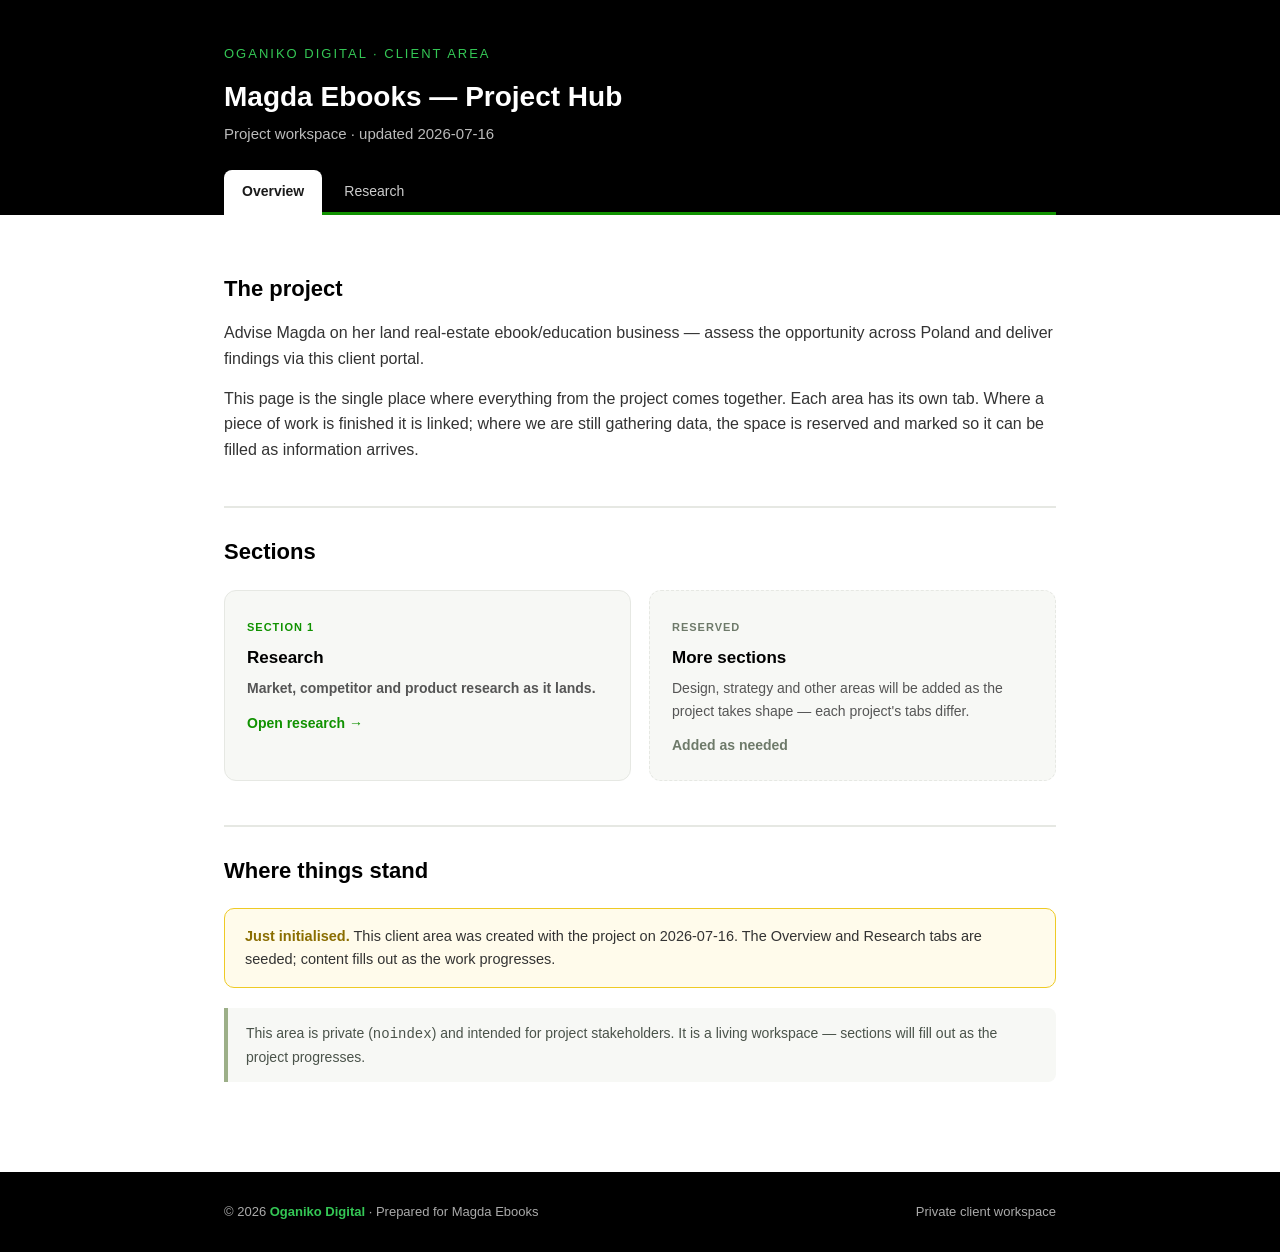
==== docs/client-area/index.html @ 9ef16742 "chore: initial scaffold for OG-033-Magda-Ebooks Purpose: Advise Magda on her Gruntownie o nieruchomo" ====
<!DOCTYPE html>
<html lang="en">
<head>
<meta charset="UTF-8">
<meta name="viewport" content="width=device-width, initial-scale=1">
<meta name="robots" content="noindex">
<title>Magda Ebooks — Client area | Oganiko Digital</title>
<link rel="stylesheet" href="assets/client.css">
<link rel="stylesheet" href="assets/og-tab-rail.css">
</head>
<body>
<header><div class="wrap">
  <div class="brand">Oganiko Digital · Client area</div>
  <h1>Magda Ebooks — Project Hub</h1>
  <div class="sub">Project workspace · updated 2026-07-16</div>
  <nav class="og-tab-rail">
    <a href="./" aria-current="page">Overview</a>
    <a href="research/">Research</a>
  </nav>
</div></header>

<main class="wrap">
  <h2>The project</h2>
  <p>Advise Magda on her land real-estate ebook/education business — assess the opportunity across Poland and deliver findings via this client portal.</p>
  <p>This page is the single place where everything from the project comes together. Each area has its own tab. Where a piece of work is finished it is linked; where we are still gathering data, the space is reserved and marked so it can be filled as information arrives.</p>

  <h2>Sections</h2>
  <div class="cards">
    <a class="card" href="research/">
      <span class="kicker">Section 1</span>
      <h3>Research</h3>
      <p>Market, competitor and product research as it lands.</p>
      <span class="go">Open research →</span>
    </a>
    <div class="card pending">
      <span class="kicker">Reserved</span>
      <h3>More sections</h3>
      <p>Design, strategy and other areas will be added as the project takes shape — each project's tabs differ.</p>
      <span class="go">Added as needed</span>
    </div>
  </div>

  <h2>Where things stand</h2>
  <div class="status"><b>Just initialised.</b> This client area was created with the project on 2026-07-16. The Overview and Research tabs are seeded; content fills out as the work progresses.</div>

  <div class="note">This area is private (<code>noindex</code>) and intended for project stakeholders. It is a living workspace — sections will fill out as the project progresses.</div>
</main>

<footer><div class="wrap">
  <span>© 2026 <span class="brand">Oganiko Digital</span> · Prepared for Magda Ebooks</span>
  <span>Private client workspace</span>
</div></footer>
</body>
</html>
---- docs/client-area/assets/client.css ----
/* Client Area style — Oganiko Digital house style (shared across all section pages).
   Presentation style: "Client Area" (light ground, black header band, green accents).
   Tabs are the og-tab-rail component (assets/og-tab-rail.css). See wiki/presentation-styles. */
:root{
  --og-black:#000; --og-white:#fff; --og-green:#109200; --og-fresh-leaf:#34C755;
  --og-gold:#EECA25; --og-dark-gray:#333; --og-sage:#9CAF88;
  --crit:#C0392B; --high:#D97706; --info:#0A5F8A;
  --ink:#1a1d1a; --muted:#6E7A6A; --line:#e6e8e3; --surface:#f7f8f5;
}
*{box-sizing:border-box;margin:0;padding:0}
body{font-family:"Helvetica Neue",Arial,sans-serif;color:var(--og-dark-gray);background:var(--og-white);line-height:1.6;font-size:16px;-webkit-font-smoothing:antialiased}
.wrap{max-width:880px;margin:0 auto;padding:0 24px}
a{color:var(--og-green)}
img{max-width:100%;display:block}

header{background:var(--og-black);color:var(--og-white);padding:44px 0 0}
header .brand{font-size:13px;letter-spacing:2px;text-transform:uppercase;color:var(--og-fresh-leaf);font-weight:500;margin-bottom:14px}
header h1{font-size:28px;font-weight:700;line-height:1.25;margin-bottom:8px}
header .sub{color:#bbb;font-size:15px;margin-bottom:24px}
/* Tab rail: the og-tab-rail component (assets/og-tab-rail.css, .og-tab-rail). */

main.wrap{padding:56px 24px 20px}
main a{color:var(--og-green);font-weight:600;text-decoration:underline;text-underline-offset:2px}

h2{font-size:22px;font-weight:700;color:var(--og-black);margin:44px 0 14px;padding-top:26px;border-top:2px solid var(--line)}
h2:first-child{margin-top:0;border-top:none;padding-top:0}
h3{font-size:17px;font-weight:700;color:var(--og-black);margin:26px 0 10px}
p{margin:0 0 14px}
ul,ol{margin:0 0 16px 22px}li{margin-bottom:7px}
strong{font-weight:700;color:var(--ink)}
.eyebrow{font-size:12px;font-weight:700;letter-spacing:1.4px;text-transform:uppercase;color:var(--og-green)}

/* verdict / callouts */
.verdict{background:#F3FAF3;border:1px solid var(--og-fresh-leaf);border-left:5px solid var(--og-green);border-radius:12px;padding:22px 24px;margin:22px 0}
.verdict .eyebrow{color:var(--og-green)}
.verdict h3{margin:6px 0 8px}
.verdict p{margin:0;font-size:15.5px}
.status{background:#FFFBEB;border:1px solid var(--og-gold);border-radius:10px;padding:16px 20px;margin:20px 0;font-size:14.5px}
.status b{color:#8a6d00}
.note{background:var(--surface);border-left:4px solid var(--og-sage);border-radius:0 8px 8px 0;padding:14px 18px;margin:18px 0;font-size:14px;color:#4a534a}

/* data-space placeholder */
.dataspace{border:1.5px dashed #cdd3c9;border-radius:12px;padding:22px 24px;margin:16px 0;background:repeating-linear-gradient(45deg,#fafbf9,#fafbf9 12px,#f4f6f2 12px,#f4f6f2 24px)}
.dataspace .lbl{display:inline-flex;align-items:center;gap:7px;font-size:11.5px;font-weight:700;letter-spacing:.6px;text-transform:uppercase;color:var(--muted);margin-bottom:8px}
.dataspace .lbl::before{content:"";width:8px;height:8px;border-radius:50%;background:var(--og-gold)}
.dataspace h3{margin:0 0 6px}
.dataspace p{margin:0;font-size:14px;color:var(--muted)}

/* cards */
.cards{display:grid;grid-template-columns:1fr 1fr;gap:18px;margin:20px 0}
.card{display:block;text-decoration:none;color:inherit;background:var(--surface);border:1px solid var(--line);border-radius:12px;padding:22px}
a.card:hover{border-color:var(--og-fresh-leaf)}
.card .kicker{font-size:11px;font-weight:700;letter-spacing:1px;text-transform:uppercase;color:var(--og-green)}
.card h3{margin:6px 0 6px}
.card p{font-size:14px;color:#555;margin:0 0 10px}
.card .go{font-size:14px;font-weight:700;color:var(--og-green)}
.card.pending{border-style:dashed}
.card.pending .kicker{color:var(--muted)}
.card.pending .go{color:var(--muted)}

/* table */
.scroll{overflow-x:auto;margin:20px 0}
table{border-collapse:collapse;width:100%;font-size:13.5px;min-width:520px}
th,td{text-align:left;padding:11px 13px;border-bottom:1px solid var(--line);vertical-align:top}
thead th{background:var(--og-black);color:#fff;font-size:11.5px;letter-spacing:.4px;text-transform:uppercase;font-weight:600}
tbody tr:nth-child(even){background:var(--surface)}
td .pill{display:inline-block;font-size:11px;font-weight:700;padding:2px 8px;border-radius:20px}
.pill.best{background:#D1FAE5;color:#047857}.pill.mid{background:#FEF3C7;color:#B45309}.pill.pre{background:#E6F2F7;color:#0A5F8A}

footer{margin-top:52px;padding:30px 0;background:var(--og-black);color:#aaa;font-size:13px}
footer .brand{color:var(--og-fresh-leaf);font-weight:700}
footer .wrap{display:flex;justify-content:space-between;flex-wrap:wrap;gap:10px}
.sources{font-size:13.5px}.sources li{margin-bottom:5px}

@media(max-width:600px){header h1{font-size:23px}.cards{grid-template-columns:1fr}main.wrap{padding:40px 20px 20px}}
---- docs/client-area/assets/og-tab-rail.css ----
/* ============================================================
   Oganiko Tab Rail — og-tab-rail
   Canonical component · OS-000 os-002 Tabs / header-nav-dark
   Source of truth: OS-000-Design-System/dist/og-tab-rail.css
   ------------------------------------------------------------
   Provenance: proven in OG-030 client hub (2026-07-04), Phil-approved.
   Self-contained: every token carries an Oganiko fallback, so this file
   works alone. Override the tokens in :root to re-theme.
   DO NOT edit vendored copies — sync from this source.
   version: 1.0.0 (2026-07-05)
   ============================================================ */

/* Row of section links on a dark surface. Active link merges into the page:
   a same-colour box-shadow breaks the accent bar beneath it.
   Markup:  <nav class="og-tab-rail"> <a aria-current="page">…</a> <a>…</a> </nav>
   Place on a dark header. Mark the current page with aria-current="page". */
.og-tab-rail{
  display:flex;
  gap:var(--spacing-1,4px);
  border-bottom:3px solid var(--color-accent,#109200);
}
.og-tab-rail a{
  color:var(--color-text-inverse-muted,#cccccc);
  text-decoration:none;
  font-size:var(--text-sm,0.875rem);
  font-weight:var(--weight-medium,500);
  padding:10px 18px;
  border-radius:var(--radius-md,8px) var(--radius-md,8px) 0 0;
}
.og-tab-rail a[aria-current="page"]{
  background:var(--color-bg,#ffffff);
  color:var(--color-text,#1a1a1a);
  font-weight:var(--weight-bold,700);
  box-shadow:0 3px 0 0 var(--color-bg,#ffffff);
}
.og-tab-rail a:hover:not([aria-current="page"]){
  background:var(--color-bg-inverse-hover,#1c1c1c);
  color:var(--color-text-inverse,#ffffff);
}
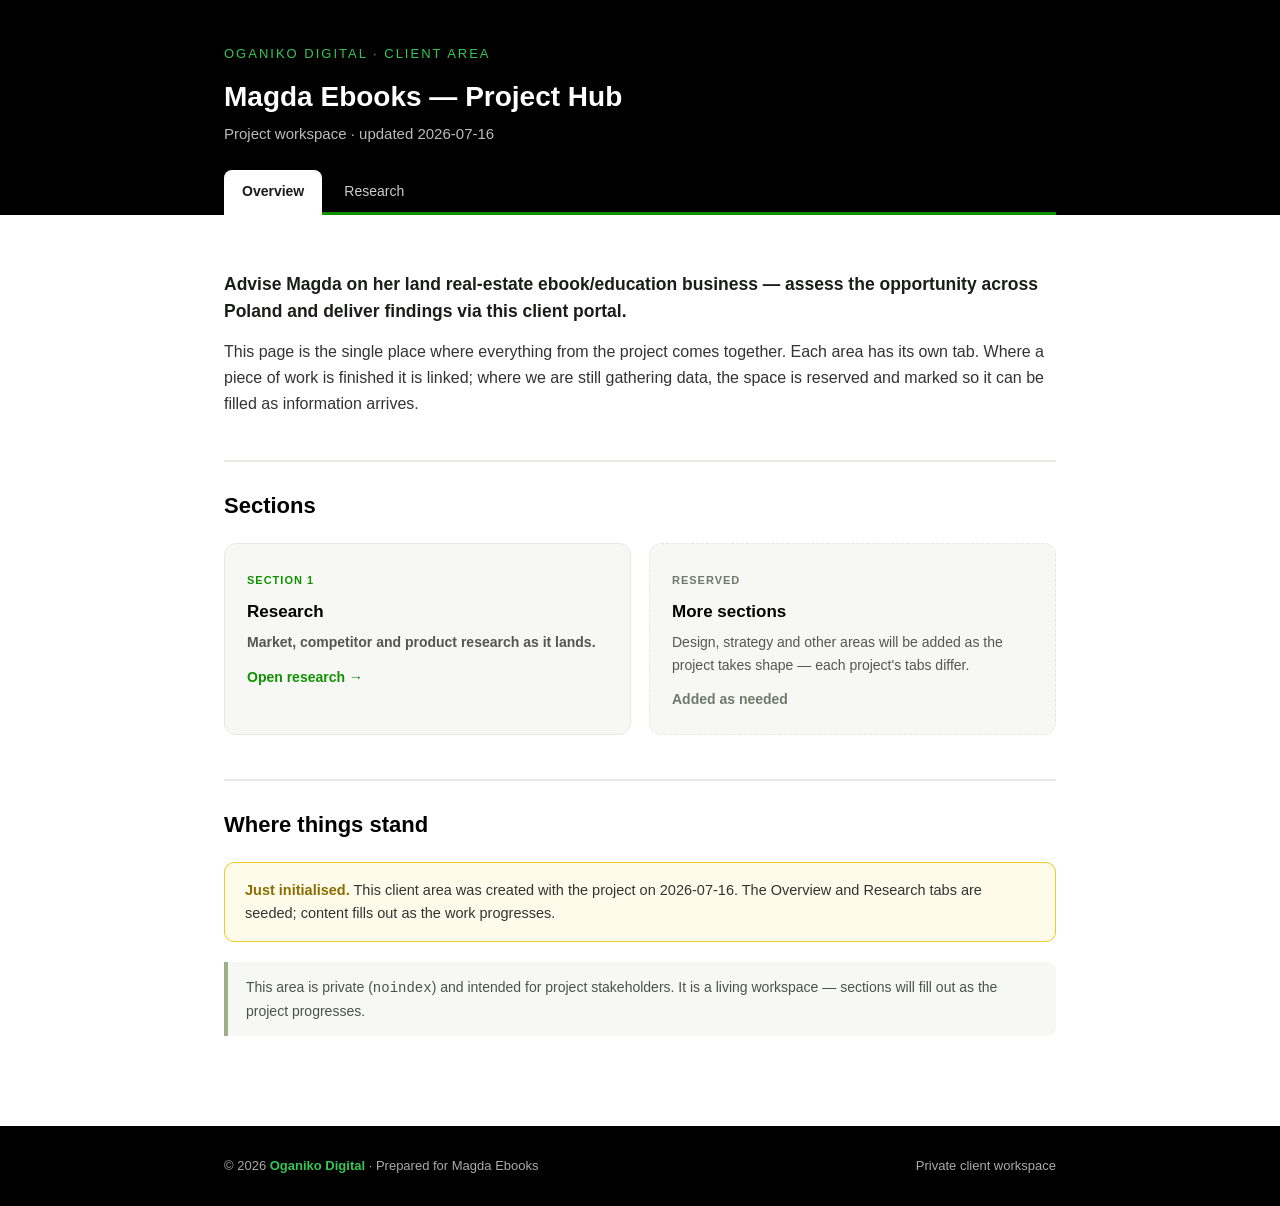
==== commit 2787f4dc: "fix(client-area): lead paragraph style + drop redundant section titles Titles duplicated the tab-rai" ====
--- a/docs/client-area/index.html
+++ b/docs/client-area/index.html
@@ -20,8 +20,7 @@
 </div></header>
 
 <main class="wrap">
-  <h2>The project</h2>
-  <p>Advise Magda on her land real-estate ebook/education business — assess the opportunity across Poland and deliver findings via this client portal.</p>
+  <p class="lead">Advise Magda on her land real-estate ebook/education business — assess the opportunity across Poland and deliver findings via this client portal.</p>
   <p>This page is the single place where everything from the project comes together. Each area has its own tab. Where a piece of work is finished it is linked; where we are still gathering data, the space is reserved and marked so it can be filled as information arrives.</p>
 
   <h2>Sections</h2>
--- a/docs/client-area/assets/client.css
+++ b/docs/client-area/assets/client.css
@@ -21,6 +21,9 @@
 
 main.wrap{padding:56px 24px 20px}
 main a{color:var(--og-green);font-weight:600;text-decoration:underline;text-underline-offset:2px}
+
+/* lead paragraph — the intro line directly under a title/h2, bolder and a touch larger than body copy */
+p.lead{font-size:17.5px;font-weight:700;color:var(--ink);line-height:1.55}
 
 h2{font-size:22px;font-weight:700;color:var(--og-black);margin:44px 0 14px;padding-top:26px;border-top:2px solid var(--line)}
 h2:first-child{margin-top:0;border-top:none;padding-top:0}
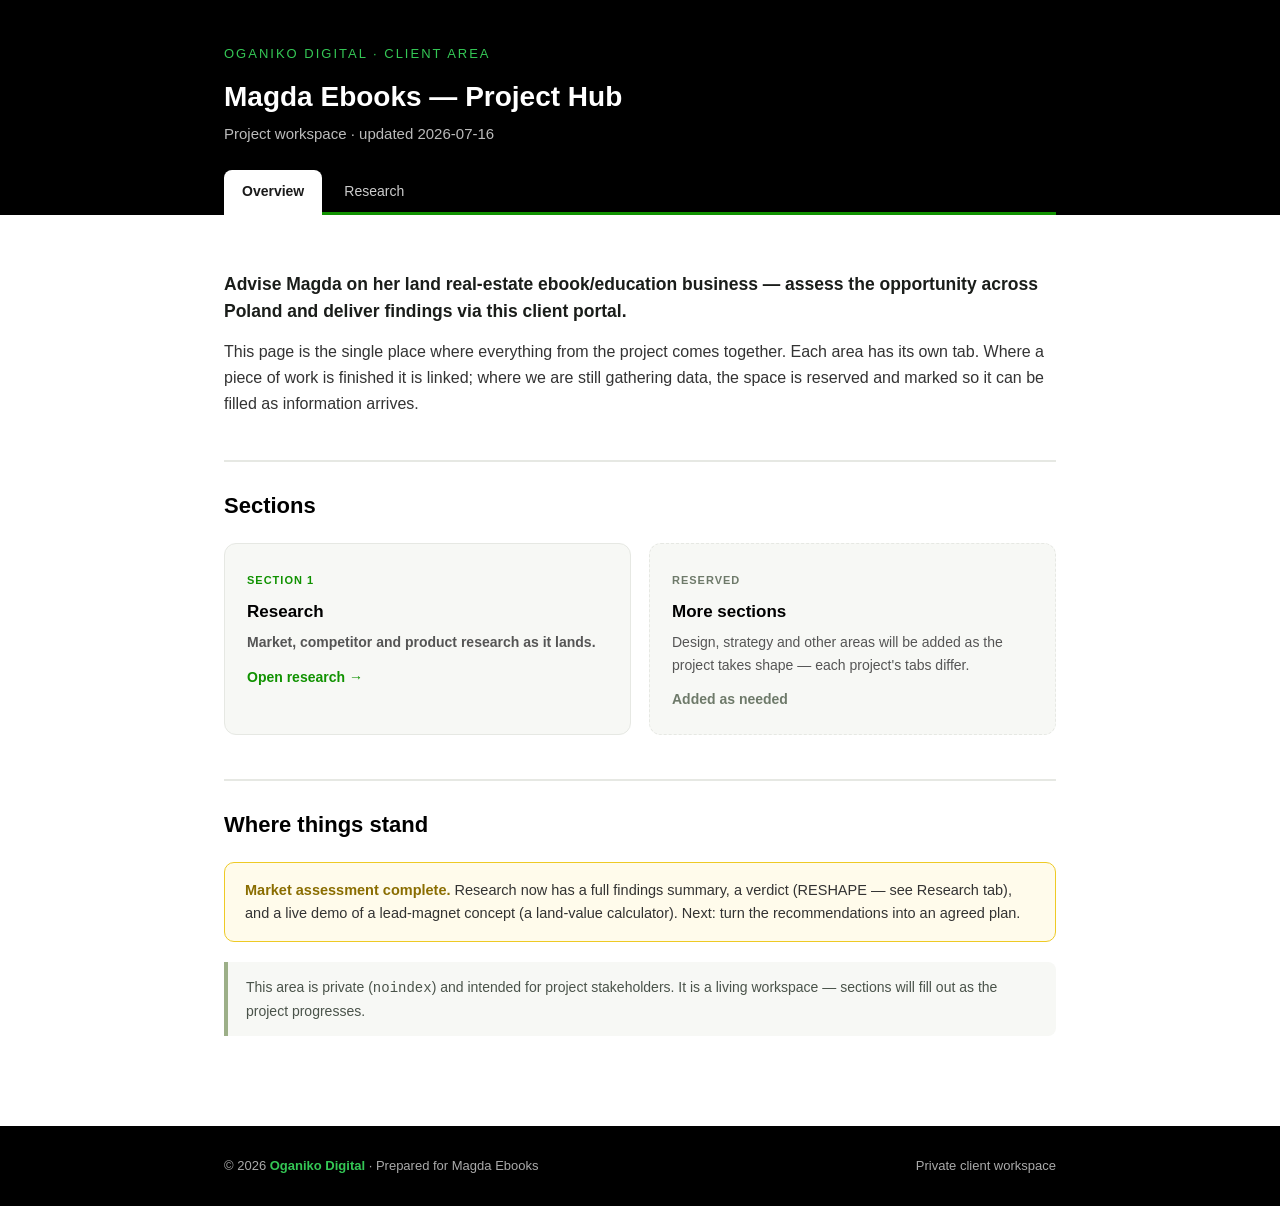
==== commit 09e69e45: "feat(client-area): publish market-assessment findings + calculator demo to Research tab" ====
--- a/docs/client-area/index.html
+++ b/docs/client-area/index.html
@@ -40,7 +40,7 @@
   </div>
 
   <h2>Where things stand</h2>
-  <div class="status"><b>Just initialised.</b> This client area was created with the project on 2026-07-16. The Overview and Research tabs are seeded; content fills out as the work progresses.</div>
+  <div class="status"><b>Market assessment complete.</b> Research now has a full findings summary, a verdict (RESHAPE — see Research tab), and a live demo of a lead-magnet concept (a land-value calculator). Next: turn the recommendations into an agreed plan.</div>
 
   <div class="note">This area is private (<code>noindex</code>) and intended for project stakeholders. It is a living workspace — sections will fill out as the project progresses.</div>
 </main>
